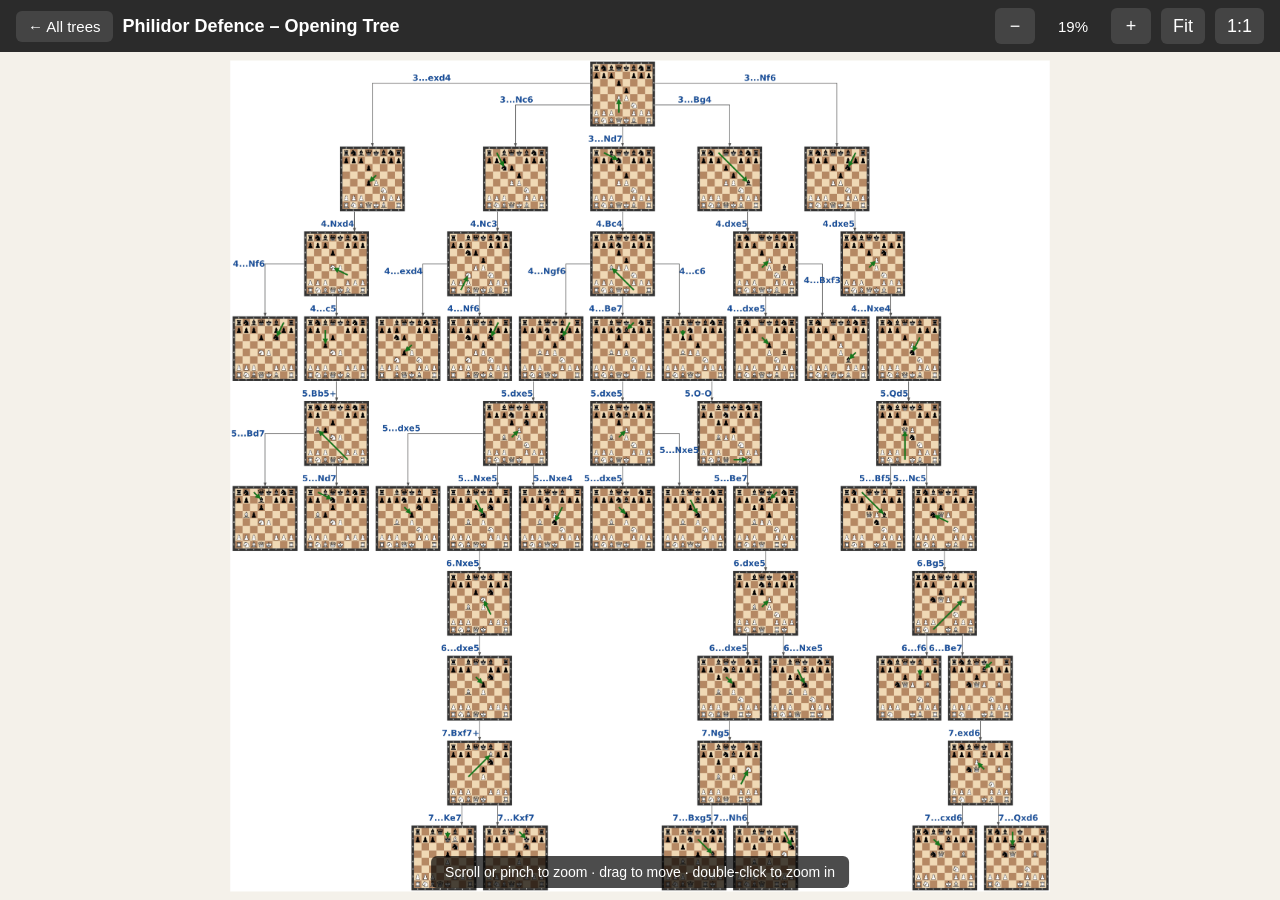
==== static/trees/philidor/index.html @ df1b80c3 "New site: My Opening Trees, with the Philidor Defence tree Copied from essentiallinks (hugo-scroll t" ====
<!doctype html>
<html lang="en">
<head>
<meta charset="utf-8">
<meta name="viewport" content="width=device-width, initial-scale=1">
<title>Philidor Defence – Opening Tree</title>
<style>
  :root { --bg:#f4f1ea; --bar:#2b2b2b; --barText:#fff; --btn:#444; --btnHover:#1a4f9c; }
  html,body { margin:0; height:100%; background:var(--bg); font-family:Helvetica,Arial,sans-serif; overflow:hidden; }
  header { position:fixed; top:0; left:0; right:0; height:52px; background:var(--bar); color:var(--barText);
           display:flex; align-items:center; gap:10px; padding:0 16px; z-index:2; box-sizing:border-box; }
  .back { color:#fff; text-decoration:none; font-size:15px; white-space:nowrap; padding:7px 12px; border-radius:6px; background:#444; }
  .back:hover { background:#1a4f9c; }
  header h1 { font-size:18px; margin:0 auto 0 0; font-weight:600; white-space:nowrap; overflow:hidden; text-overflow:ellipsis; }
  button { background:var(--btn); color:#fff; border:0; border-radius:6px; font-size:18px; min-width:40px; height:36px;
           padding:0 12px; cursor:pointer; }
  button:hover { background:var(--btnHover); }
  #zoomLabel { min-width:56px; text-align:center; font-size:15px; }
  #stage { position:absolute; top:52px; left:0; right:0; bottom:0; overflow:hidden; cursor:grab; touch-action:none; }
  #stage.dragging { cursor:grabbing; }
  #tree { position:absolute; top:0; left:0; transform-origin:0 0; user-select:none; -webkit-user-drag:none; }
  #hint { position:fixed; bottom:12px; left:50%; transform:translateX(-50%); background:rgba(0,0,0,.7); color:#fff;
          padding:8px 14px; border-radius:6px; font-size:14px; transition:opacity 1s; pointer-events:none; }
  @media (max-width: 640px) {
    header { gap:6px; padding:0 8px; }
    header h1 { display:none; }
    .back { margin-right:auto; }
    button { min-width:34px; padding:0 8px; font-size:16px; }
    #zoomLabel { min-width:44px; font-size:13px; }
  }
</style>
</head>
<body>
<header>
  <a href="../../" class="back" title="All trees">&#8592; All trees</a>
  <h1>Philidor Defence – Opening Tree</h1>
  <button id="out" title="Zoom out">−</button>
  <span id="zoomLabel">100%</span>
  <button id="in" title="Zoom in">+</button>
  <button id="fit" title="Fit whole tree">Fit</button>
  <button id="actual" title="Full size">1:1</button>
</header>
<div id="stage"><img id="tree" src="[data-uri]" alt="Philidor Defence – Opening Tree" draggable="false"></div>
<div id="hint">Scroll or pinch to zoom · drag to move · double-click to zoom in</div>
<script>
(function(){
  const stage=document.getElementById('stage'), img=document.getElementById('tree'), label=document.getElementById('zoomLabel');
  let scale=1, x=0, y=0, minScale=0.05, maxScale=3;
  function apply(){ img.style.transform=`translate(${x}px,${y}px) scale(${scale})`; label.textContent=Math.round(scale*100)+'%'; }
  function zoomAt(f,cx,cy){ const ns=Math.min(maxScale,Math.max(minScale,scale*f)); f=ns/scale;
    x=cx-(cx-x)*f; y=cy-(cy-y)*f; scale=ns; apply(); }
  function fit(){ const w=stage.clientWidth,h=stage.clientHeight; scale=Math.min(w/img.naturalWidth,h/img.naturalHeight)*0.98;
    minScale=scale*0.5; x=(w-img.naturalWidth*scale)/2; y=(h-img.naturalHeight*scale)/2; apply(); }
  function center(){ return [stage.clientWidth/2, stage.clientHeight/2]; }
  img.complete ? fit() : img.addEventListener('load',fit);
  window.addEventListener('resize',fit);
  stage.addEventListener('wheel',e=>{ e.preventDefault(); const r=stage.getBoundingClientRect();
    zoomAt(e.deltaY<0?1.15:1/1.15,e.clientX-r.left,e.clientY-r.top); },{passive:false});
  stage.addEventListener('dblclick',e=>{ const r=stage.getBoundingClientRect(); zoomAt(2,e.clientX-r.left,e.clientY-r.top); });
  const pts=new Map(); let lastDist=0;
  stage.addEventListener('pointerdown',e=>{ stage.setPointerCapture(e.pointerId); pts.set(e.pointerId,[e.clientX,e.clientY]); stage.classList.add('dragging'); });
  stage.addEventListener('pointermove',e=>{ if(!pts.has(e.pointerId)) return; const prev=pts.get(e.pointerId);
    pts.set(e.pointerId,[e.clientX,e.clientY]);
    if(pts.size===1){ x+=e.clientX-prev[0]; y+=e.clientY-prev[1]; apply(); }
    else if(pts.size===2){ const [a,b]=[...pts.values()]; const d=Math.hypot(a[0]-b[0],a[1]-b[1]);
      const r=stage.getBoundingClientRect(); if(lastDist) zoomAt(d/lastDist,(a[0]+b[0])/2-r.left,(a[1]+b[1])/2-r.top); lastDist=d; } });
  function up(e){ pts.delete(e.pointerId); lastDist=0; if(!pts.size) stage.classList.remove('dragging'); }
  stage.addEventListener('pointerup',up); stage.addEventListener('pointercancel',up);
  document.getElementById('in').onclick=()=>zoomAt(1.4,...center());
  document.getElementById('out').onclick=()=>zoomAt(1/1.4,...center());
  document.getElementById('fit').onclick=fit;
  document.getElementById('actual').onclick=()=>{ const [cx,cy]=center(); zoomAt(1/scale,cx,cy); };
  setTimeout(()=>{ document.getElementById('hint').style.opacity=0; },5000);
})();
</script>
</body>
</html>
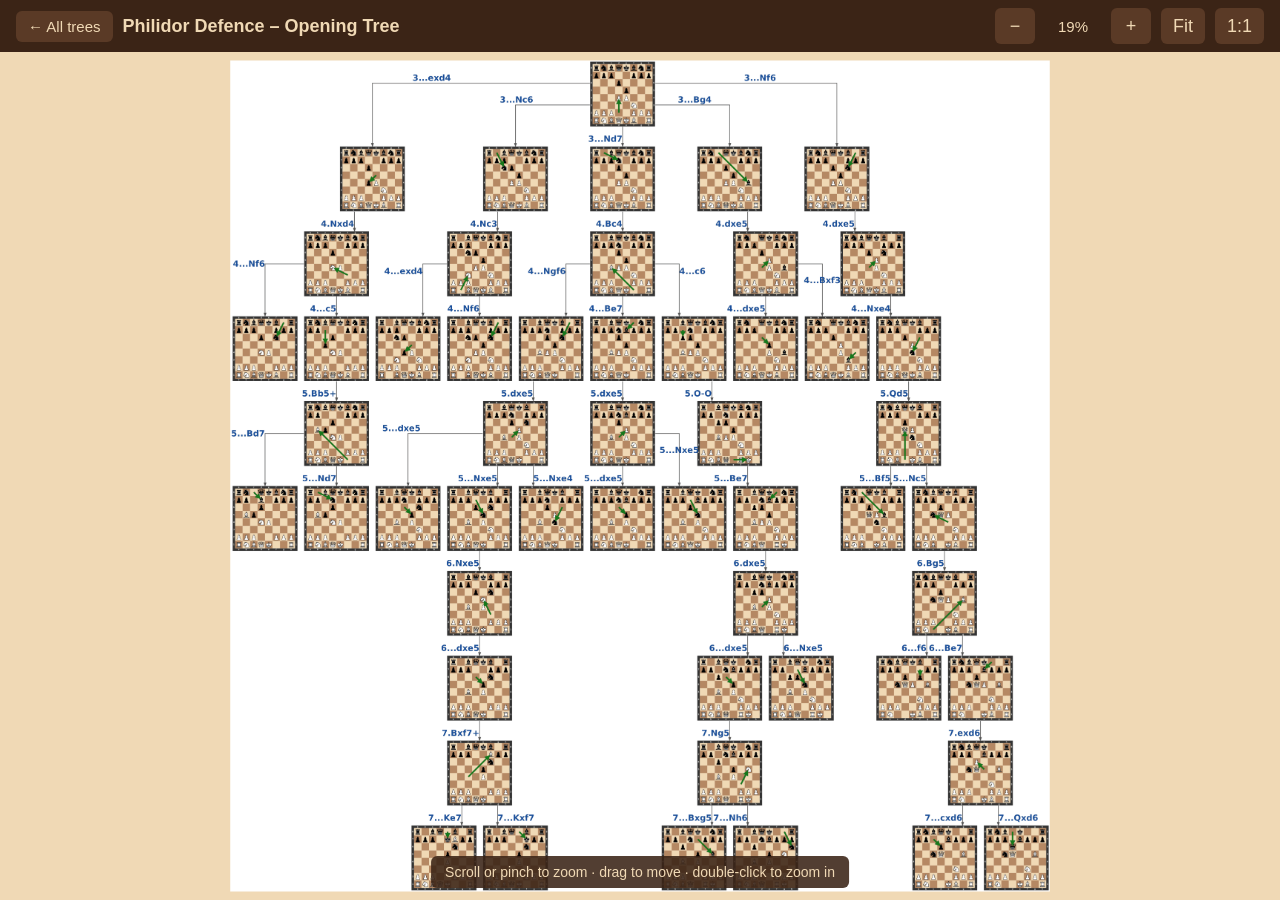
==== commit 07a4e343: "New look: walnut and maple chessboard colors Cover is now the Philidor tree in walnut tones, section" ====
--- a/static/trees/philidor/index.html
+++ b/static/trees/philidor/index.html
@@ -5,21 +5,22 @@
 <meta name="viewport" content="width=device-width, initial-scale=1">
 <title>Philidor Defence – Opening Tree</title>
 <style>
-  :root { --bg:#f4f1ea; --bar:#2b2b2b; --barText:#fff; --btn:#444; --btnHover:#1a4f9c; }
+  :root { --bg:#f0d9b5; --bar:#3b2416; --barText:#f0d9b5; --btn:#5a3a26; --btnHover:#2f6b3a; }
   html,body { margin:0; height:100%; background:var(--bg); font-family:Helvetica,Arial,sans-serif; overflow:hidden; }
   header { position:fixed; top:0; left:0; right:0; height:52px; background:var(--bar); color:var(--barText);
            display:flex; align-items:center; gap:10px; padding:0 16px; z-index:2; box-sizing:border-box; }
-  .back { color:#fff; text-decoration:none; font-size:15px; white-space:nowrap; padding:7px 12px; border-radius:6px; background:#444; }
-  .back:hover { background:#1a4f9c; }
+  .back { color:#f0d9b5; text-decoration:none; font-size:15px; white-space:nowrap; padding:7px 12px; border-radius:6px; background:#5a3a26; }
+  .back:hover { background:#2f6b3a; }
   header h1 { font-size:18px; margin:0 auto 0 0; font-weight:600; white-space:nowrap; overflow:hidden; text-overflow:ellipsis; }
-  button { background:var(--btn); color:#fff; border:0; border-radius:6px; font-size:18px; min-width:40px; height:36px;
+  button { background:var(--btn); color:#f0d9b5; border:0; border-radius:6px; font-size:18px; min-width:40px; height:36px;
            padding:0 12px; cursor:pointer; }
   button:hover { background:var(--btnHover); }
+  button:focus-visible, .back:focus-visible { outline:2px solid #f0d9b5; outline-offset:2px; }
   #zoomLabel { min-width:56px; text-align:center; font-size:15px; }
   #stage { position:absolute; top:52px; left:0; right:0; bottom:0; overflow:hidden; cursor:grab; touch-action:none; }
   #stage.dragging { cursor:grabbing; }
   #tree { position:absolute; top:0; left:0; transform-origin:0 0; user-select:none; -webkit-user-drag:none; }
-  #hint { position:fixed; bottom:12px; left:50%; transform:translateX(-50%); background:rgba(0,0,0,.7); color:#fff;
+  #hint { position:fixed; bottom:12px; left:50%; transform:translateX(-50%); background:rgba(59,36,22,.88); color:#f0d9b5;
           padding:8px 14px; border-radius:6px; font-size:14px; transition:opacity 1s; pointer-events:none; }
   @media (max-width: 640px) {
     header { gap:6px; padding:0 8px; }
